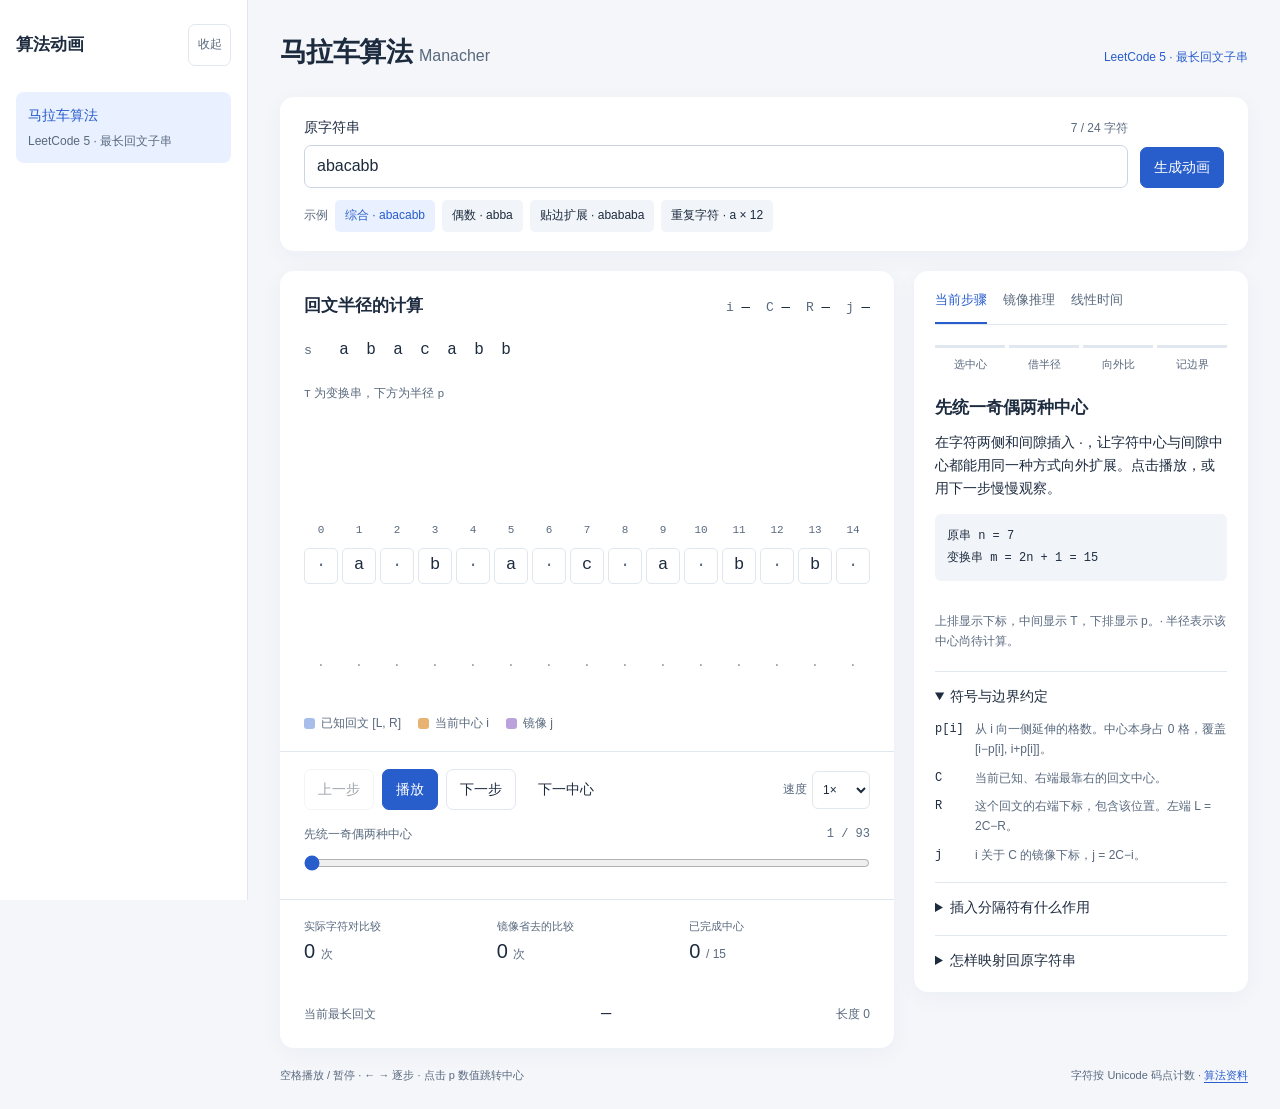
==== index.html @ 6866262f "Add algorithm animation site with collapsible navigation" ====
<!doctype html>
<html lang="zh-CN">
<head>
  <meta charset="utf-8">
  <meta name="viewport" content="width=device-width, initial-scale=1">
  <title>算法动画</title>
  <script src="assets/algorithms.js"></script>
  <script>
    window.location.replace(new URL(window.algorithmCatalog[0].path, window.location.href).href);
  </script>
</head>
<body>
  <p><a href="manacher/index.html">进入马拉车算法动画</a></p>
</body>
</html>
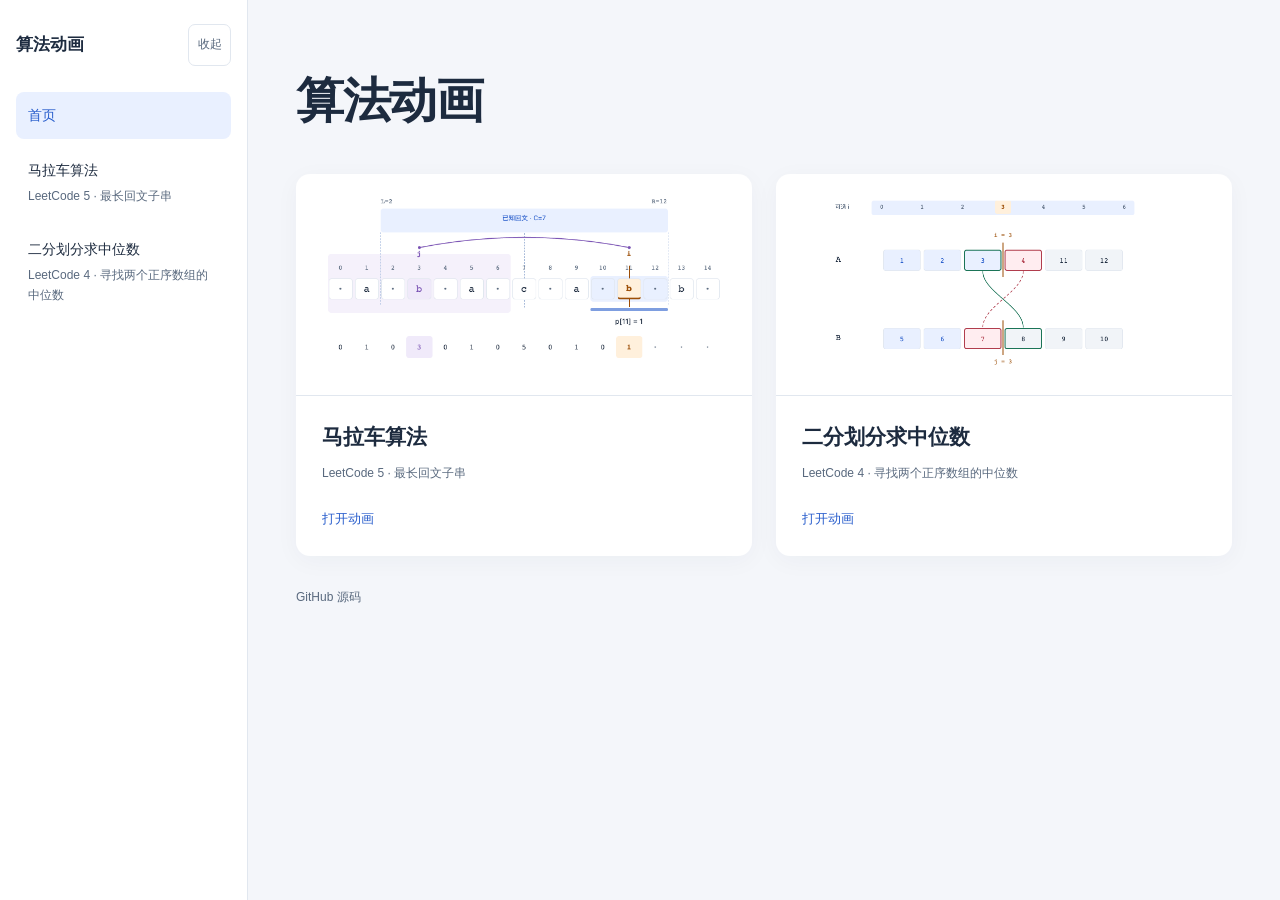
==== commit 24eba5b0: "Add home cover as the default landing page" ====
--- a/index.html
+++ b/index.html
@@ -3,13 +3,20 @@
 <head>
   <meta charset="utf-8">
   <meta name="viewport" content="width=device-width, initial-scale=1">
+  <meta name="color-scheme" content="light">
   <title>算法动画</title>
-  <script src="assets/algorithms.js"></script>
-  <script>
-    window.location.replace(new URL(window.algorithmCatalog[0].path, window.location.href).href);
-  </script>
+  <link rel="stylesheet" href="assets/base.css">
+  <link rel="stylesheet" href="assets/home.css">
+  <link rel="stylesheet" href="assets/navigation.css">
+  <script defer src="assets/algorithms.js"></script>
+  <script defer src="assets/home.js"></script>
+  <script defer src="assets/navigation.js"></script>
 </head>
-<body>
-  <p><a href="manacher/index.html">进入马拉车算法动画</a></p>
+<body data-page="home">
+  <main class="shell home-shell">
+    <header class="home-heading"><h1>算法动画</h1></header>
+    <section class="cover-grid" id="home-algorithms" aria-label="选择算法动画"></section>
+    <footer class="home-footer"><a href="https://github.com/ponder-j/algorithm" target="_blank" rel="noreferrer">GitHub 源码</a></footer>
+  </main>
 </body>
 </html>
--- a/assets/base.css
+++ b/assets/base.css
@@ -0,0 +1,61 @@
+:root {
+  --page: #f4f6fa;
+  --surface: #ffffff;
+  --text: #1d2b3f;
+  --muted: #59697e;
+  --line: #e1e7ef;
+  --soft: #f1f4f8;
+  --blue: #285dcc;
+  --blue-soft: #e9f0ff;
+  --orange: #9c4d05;
+  --orange-soft: #fff0dc;
+  --purple: #7850b3;
+  --purple-soft: #f0eafa;
+  --green: #1b7457;
+  --green-soft: #e5f5ed;
+  --red: #b13d4d;
+  --red-soft: #ffedf0;
+  --shadow: 0 5px 24px rgb(35 53 85 / 4%);
+  font-family: Inter, -apple-system, BlinkMacSystemFont, "Segoe UI", "PingFang SC", "Microsoft YaHei", sans-serif;
+  font-size: 14px;
+  line-height: 1.65;
+  color: var(--text);
+  background: var(--page);
+}
+* { box-sizing: border-box; }
+body { margin: 0; }
+button, input, select { font: inherit; }
+button, select, input[type="range"] { cursor: pointer; }
+button { color: inherit; }
+button:disabled { cursor: default; opacity: .42; }
+button:focus-visible, input:focus-visible, select:focus-visible, summary:focus-visible, a:focus-visible {
+  outline: 3px solid var(--blue);
+  outline-offset: 3px;
+}
+[hidden] { display: none !important; }
+h1, h2, h3, p { margin: 0; }
+h1 { font-size: 27px; font-weight: 650; letter-spacing: -.6px; }
+h2 { font-size: 17px; font-weight: 600; }
+h3 { font-size: 14px; font-weight: 600; }
+a { color: var(--blue); text-underline-offset: 3px; }
+code, .mono { font-family: "SFMono-Regular", Consolas, "Liberation Mono", monospace; font-variant-numeric: tabular-nums; }
+code { font-size: .95em; }
+.muted { color: var(--muted); }
+.small { font-size: 12px; }
+.shell { max-width: 1320px; margin: auto; padding: 30px 32px 24px; }
+.heading { display: flex; align-items: baseline; gap: 14px; margin-bottom: 22px; flex-wrap: wrap; }
+.heading span { font-size: 16px; color: var(--muted); letter-spacing: 0; font-weight: 400; }
+.surface { background: var(--surface); border-radius: 14px; box-shadow: var(--shadow); }
+.field { flex: 1; min-width: 0; }
+.field-label { display: flex; justify-content: space-between; gap: 12px; margin-bottom: 6px; align-items: baseline; }
+.field input { width: 100%; height: 43px; border: 1px solid #cbd5e2; background: var(--surface); color: var(--text); border-radius: 7px; padding: 8px 12px; font-size: 16px; }
+.button { border: 1px solid var(--line); border-radius: 7px; background: var(--surface); padding: 8px 13px; min-height: 40px; white-space: nowrap; transition: background .15s; }
+.button:hover:enabled { background: var(--soft); }
+.button.primary { background: var(--blue); border-color: var(--blue); color: var(--surface); }
+.button.primary:hover:enabled { background: #204fae; }
+.button.quiet { border-color: transparent; background: transparent; }
+.presets { display: flex; flex-wrap: wrap; align-items: center; gap: 7px; margin-top: 12px; }
+.preset { border: 0; background: var(--soft); border-radius: 5px; padding: 5px 10px; min-height: 32px; font-size: 12px; }
+.preset:hover { background: var(--blue-soft); }
+.preset[aria-pressed="true"] { background: var(--blue-soft); color: var(--blue); }
+.error { color: var(--red); margin-top: 8px; }
--- a/assets/home.css
+++ b/assets/home.css
@@ -0,0 +1,127 @@
+.home-shell {
+  max-width: 1240px;
+  padding: 72px 48px 40px;
+}
+
+.home-heading {
+  margin-bottom: 44px;
+}
+
+.home-heading h1 {
+  font-size: 48px;
+  line-height: 1.2;
+  font-weight: 600;
+  letter-spacing: -1.3px;
+}
+
+.cover-grid {
+  display: grid;
+  grid-template-columns: repeat(2, minmax(0, 1fr));
+  gap: 24px;
+}
+
+.cover-card {
+  display: flex;
+  flex-direction: column;
+  min-width: 0;
+  overflow: hidden;
+  text-decoration: none;
+  color: var(--text);
+  background: var(--surface);
+  border-radius: 14px;
+  box-shadow: var(--shadow);
+  transition: box-shadow .2s;
+}
+
+.cover-card:hover {
+  box-shadow: 0 9px 30px rgb(35 53 85 / 9%);
+}
+
+.cover-card:focus-visible {
+  outline: 3px solid var(--blue);
+  outline-offset: 5px;
+}
+
+.cover-preview {
+  position: relative;
+  aspect-ratio: 2.05;
+  flex-shrink: 0;
+  border-bottom: 1px solid var(--line);
+}
+
+.cover-preview img {
+  position: absolute;
+  inset: 20px 16px;
+  display: block;
+  width: calc(100% - 32px);
+  height: calc(100% - 40px);
+  object-fit: contain;
+}
+
+.cover-content {
+  display: flex;
+  flex-direction: column;
+  flex: 1;
+  padding: 24px 26px 26px;
+}
+
+.cover-content h2 {
+  font-size: 21px;
+  font-weight: 600;
+}
+
+.cover-problems {
+  margin-top: 9px;
+  color: var(--muted);
+  font-size: 12px;
+  overflow-wrap: anywhere;
+}
+
+.cover-action {
+  display: block;
+  padding-top: 25px;
+  margin-top: auto;
+  color: var(--blue);
+  font-size: 13px;
+}
+
+.home-footer {
+  padding-top: 32px;
+  font-size: 12px;
+}
+
+.home-footer a {
+  color: var(--muted);
+  text-decoration: none;
+}
+
+.home-footer a:hover {
+  color: var(--blue);
+  text-decoration: underline;
+}
+
+@media (max-width: 1120px) {
+  .home-shell { padding: 54px 28px 32px; }
+  .cover-grid { gap: 18px; }
+  .cover-content { padding: 20px; }
+  .cover-content h2 { font-size: 19px; }
+}
+
+@media (max-width: 900px) {
+  .cover-grid { grid-template-columns: minmax(0, 1fr); }
+  .cover-preview { aspect-ratio: 2.4; }
+}
+
+@media (max-width: 480px) {
+  .home-shell { padding: 78px 16px 28px; }
+  .home-heading { margin-bottom: 28px; }
+  .home-heading h1 { font-size: 36px; letter-spacing: -.8px; }
+  .cover-grid { gap: 20px; }
+  .cover-preview { aspect-ratio: 1.95; }
+  .cover-preview img { inset: 14px 10px; width: calc(100% - 20px); height: calc(100% - 28px); }
+  .cover-content { padding: 20px; }
+}
+
+@media (prefers-reduced-motion: reduce) {
+  .cover-card { transition: none; }
+}
--- a/assets/navigation.css
+++ b/assets/navigation.css
@@ -0,0 +1,202 @@
+body.has-algorithm-navigation {
+  padding-left: 248px;
+}
+
+body.has-algorithm-navigation.navigation-collapsed {
+  padding-left: 58px;
+}
+
+.algorithm-sidebar {
+  position: fixed;
+  inset: 0 auto 0 0;
+  z-index: 20;
+  width: 248px;
+  background: var(--surface, #fff);
+  color: var(--text, #1d2b3f);
+  border-right: 1px solid var(--line, #e1e7ef);
+  padding: 24px 16px;
+  overflow-y: auto;
+  overscroll-behavior: contain;
+  font-family: inherit;
+}
+
+.navigation-collapsed .algorithm-sidebar {
+  width: 58px;
+  padding: 24px 7px;
+}
+
+.algorithm-sidebar-header {
+  display: flex;
+  justify-content: space-between;
+  align-items: center;
+  gap: 10px;
+  margin-bottom: 26px;
+}
+
+.algorithm-sidebar-title {
+  font-size: 17px;
+  font-weight: 600;
+  margin: 0;
+  white-space: nowrap;
+}
+
+.algorithm-sidebar-title a {
+  color: inherit;
+  text-decoration: none;
+}
+
+.navigation-toggle {
+  min-width: 43px;
+  min-height: 42px;
+  border: 1px solid var(--line, #e1e7ef);
+  border-radius: 7px;
+  background: var(--surface, #fff);
+  color: var(--muted, #59697e);
+  font: inherit;
+  font-size: 12px;
+  cursor: pointer;
+  padding: 6px 8px;
+}
+
+.navigation-toggle:hover {
+  background: var(--soft, #f1f4f8);
+}
+
+.navigation-toggle:focus-visible,
+.algorithm-sidebar a:focus-visible {
+  outline: 3px solid var(--blue, #285dcc);
+  outline-offset: 3px;
+}
+
+.navigation-collapsed .algorithm-sidebar-title {
+  display: none;
+}
+
+.navigation-collapsed .algorithm-sidebar-header {
+  margin-bottom: 0;
+}
+
+.algorithm-list {
+  display: grid;
+  gap: 8px;
+  padding: 0;
+  margin: 0;
+  list-style: none;
+}
+
+.algorithm-link {
+  display: block;
+  padding: 12px;
+  border-radius: 8px;
+  text-decoration: none;
+  color: var(--text, #1d2b3f);
+}
+
+.algorithm-link:hover {
+  background: var(--soft, #f1f4f8);
+}
+
+.algorithm-link[aria-current="page"] {
+  background: var(--blue-soft, #e9f0ff);
+  color: var(--blue, #285dcc);
+}
+
+.algorithm-name {
+  display: block;
+  font-size: 14px;
+  font-weight: 500;
+}
+
+.algorithm-problem {
+  display: block;
+  font-size: 12px;
+  line-height: 1.6;
+  color: var(--muted, #59697e);
+  margin-top: 5px;
+  overflow-wrap: anywhere;
+}
+
+.algorithm-problems {
+  display: flex;
+  align-items: center;
+  flex-wrap: wrap;
+  gap: 6px 16px;
+  font-size: 12px;
+}
+
+.algorithm-problems a {
+  text-decoration: none;
+}
+
+.algorithm-problems a:hover {
+  text-decoration: underline;
+}
+
+.has-algorithm-navigation .heading {
+  justify-content: space-between;
+}
+
+.has-algorithm-navigation main.shell {
+  container-type: inline-size;
+}
+
+@container (max-width: 900px) {
+  .has-algorithm-navigation .layout {
+    grid-template-columns: minmax(0, 1fr);
+  }
+
+  .has-algorithm-navigation .step-content,
+  .has-algorithm-navigation #step-description {
+    min-height: 0;
+  }
+}
+
+.navigation-backdrop {
+  position: fixed;
+  inset: 0;
+  z-index: 19;
+  border: 0;
+  padding: 0;
+  background: rgb(29 43 63 / 20%);
+  cursor: pointer;
+}
+
+@media (max-width: 760px) {
+  body.has-algorithm-navigation,
+  body.has-algorithm-navigation.navigation-collapsed {
+    padding-left: 0;
+  }
+
+  body.has-algorithm-navigation main.shell {
+    padding-top: 78px;
+  }
+
+  body.has-algorithm-navigation:not(.navigation-collapsed) {
+    overflow: hidden;
+  }
+
+  .algorithm-sidebar {
+    width: min(290px, calc(100vw - 36px));
+    padding: 20px 16px;
+    box-shadow: 5px 0 24px rgb(29 43 63 / 10%);
+  }
+
+  .navigation-collapsed .algorithm-sidebar {
+    inset: 12px auto auto 12px;
+    width: auto;
+    padding: 0;
+    border: 0;
+    background: transparent;
+    overflow: visible;
+    box-shadow: none;
+  }
+
+  .navigation-toggle {
+    min-height: 44px;
+    padding: 8px 12px;
+  }
+
+  .algorithm-sidebar-header {
+    margin-bottom: 22px;
+  }
+}
